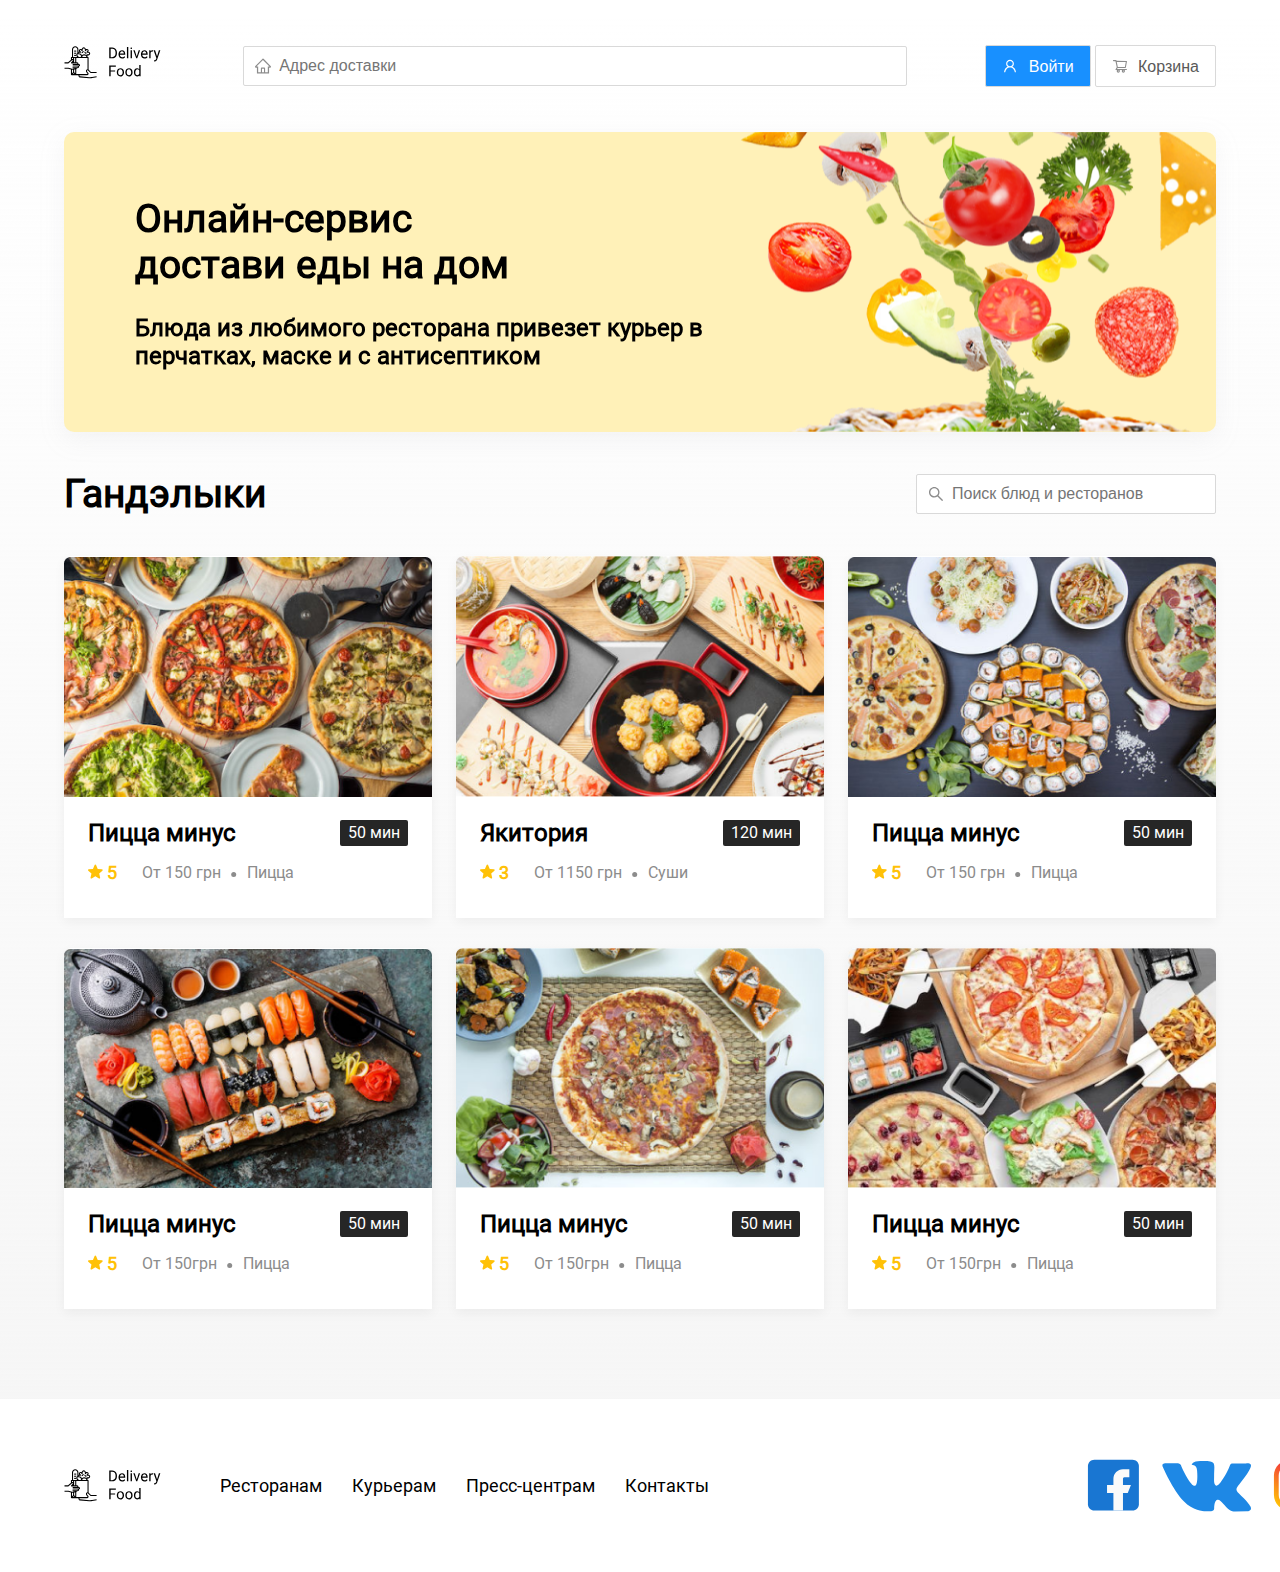
==== index.html @ 3222d1cf "2222" ====
<!doctype html>
<html lang="en">
<head>
    <meta charset="UTF-8">
    <meta name="viewport"
          content="width=device-width, user-scalable=no, initial-scale=1.0, maximum-scale=1.0, minimum-scale=1.0">
    <meta http-equiv="X-UA-Compatible" content="ie=edge">
    <title>Хрючево Сатаны</title>
<!--    <link rel="stylesheet" href="normalize.css">-->
    <link rel="stylesheet" href="style.css">
</head>
<body>
<div class="wrapper">
<header>
       <a href="index.html"><img src="assets/img/logo.svg" alt="Logo" class="logo"></a>
       <input type="search" class="input search-input" placeholder="Адрес доставки">
        <div class="buttons">
            <button class="button button-primary">
                <img src="assets/img/icons/user.svg" alt="user" class="button-icon">
                <span class="button-text">Войти</span>
            </button>
            <button class="button">
                <img src="assets/img/icons/shopping-cart.svg" alt="user" class="button-icon">
                <span class="button-text">Корзина</span>
            </button>
        </div>
</header>
<section class="promo">
    <div class="promo-text">
        <h1 class="text-big">Онлайн-сервис<br> достави еды на дом</h1>
        <p class="text-medium">Блюда из любимого ресторана привезет курьер в перчатках, маске и с антисептиком</p>
    </div>
</section>
<section class="resto-select">
    <div class="resto-select_top">
        <p class="text-big">Гандэлыки</p>
        <input type="search" class="input search-input2" placeholder="Поиск блюд и ресторанов">
    </div>
    <div class="resto-select_bottom">
        <!--        NEXT ONE  CARD         -->
        <div class="resto-card">
            <img src="assets/img/food/pizza1.png" alt="" class="resto_img">
            <div class="card-info">
                <div class="card-info_top">
                    <span class="text-medium">
                        Пицца минус
                    </span>
                    <span class="card_info_time">
                        50 мин
                    </span>
                </div>
                <div class="card-info_bottom">
                    <span class="card_info-star">
                        <img src="assets/img/icons/star.svg" alt="star">
                        <span class="star_yellow">5</span>
                    </span>
                    <span>
                        От 150 грн
                    </span>
                    <span class="card-info-ellipse">
                        <img src="assets/img/icons/ellipse.svg" alt="">
                    </span>
                    <span class="category">
                        Пицца
                    </span>
                </div>
            </div>
        </div>
        <!--        NEXT ONE  CARD         -->
        <a href="restaurant.html" class="resto-card">
            <img src="assets/img/food/jap1.png" alt="" class="resto_img">
            <div class="card-info">
                <div class="card-info_top">
                    <span class="text-medium">
                        Якитория
                    </span>
                    <span class="card_info_time">
                        120 мин
                    </span>
                </div>
                <div class="card-info_bottom">
                    <span class="card_info-star">
                        <img src="assets/img/icons/star.svg" alt="star">
                        <span class="star_yellow">3</span>
                    </span>
                    <span>
                        От 1150 грн
                    </span>
                    <span class="card-info-ellipse">
                        <img src="assets/img/icons/ellipse.svg" alt="">
                    </span>
                    <span class="category">
                        Суши
                    </span>
                </div>
            </div>
        </a>
        <!--        NEXT ONE  CARD         -->
        <div class="resto-card">
            <img src="assets/img/food/all.png" alt="" class="resto_img">
            <div class="card-info">
                <div class="card-info_top">
                    <span class="text-medium">
                        Пицца минус
                    </span>
                    <span class="card_info_time">
                        50 мин
                    </span>
                </div>
                <div class="card-info_bottom">
                    <span class="card_info-star">
                        <img src="assets/img/icons/star.svg" alt="star">
                        <span class="star_yellow">5</span>
                    </span>
                    <span>
                        От 150 грн
                    </span>
                    <span class="card-info-ellipse">
                        <img src="assets/img/icons/ellipse.svg" alt="">
                    </span>
                    <span class="category">
                        Пицца
                    </span>
                </div>
            </div>
        </div>
        <!--        NEXT ONE  CARD         -->
        <div class="resto-card">
            <img src="assets/img/food/jap2.png" alt="" class="resto_img">
            <div class="card-info">
                <div class="card-info_top">
                    <span class="text-medium">
                        Пицца минус
                    </span>
                    <span class="card_info_time">
                        50 мин
                    </span>
                </div>
                <div class="card-info_bottom">
                    <span class="card_info-star">
                        <img src="assets/img/icons/star.svg" alt="star">
                        <span class="star_yellow">5</span>
                    </span>
                    <span>
                        От 150грн
                    </span>
                    <span class="card-info-ellipse">
                        <img src="assets/img/icons/ellipse.svg" alt="">
                    </span>
                    <span class="category">
                        Пицца
                    </span>
                </div>
            </div>
        </div>
        <!--        NEXT ONE  CARD         -->
        <div class="resto-card">
            <img src="assets/img/food/pizza2.png" alt="" class="resto_img">
            <div class="card-info">
                <div class="card-info_top">
                    <span class="text-medium">
                        Пицца минус
                    </span>
                    <span class="card_info_time">
                        50 мин
                    </span>
                </div>
                <div class="card-info_bottom">
                    <span class="card_info-star">
                        <img src="assets/img/icons/star.svg" alt="star">
                        <span class="star_yellow">5</span>
                    </span>
                    <span>
                        От 150грн
                    </span>
                    <span class="card-info-ellipse">
                        <img src="assets/img/icons/ellipse.svg" alt="">
                    </span>
                    <span class="category">
                        Пицца
                    </span>
                </div>
            </div>
        </div>
        <!--        NEXT ONE  CARD         -->
        <div class="resto-card">
            <img src="assets/img/food/pizza3.png" alt="" class="resto_img">
            <div class="card-info">
                <div class="card-info_top">
                    <span class="text-medium">
                        Пицца минус
                    </span>
                    <span class="card_info_time">
                        50 мин
                    </span>
                </div>
                <div class="card-info_bottom">
                    <span class="card_info-star">
                        <img src="assets/img/icons/star.svg" alt="star">
                        <span class="star_yellow">5</span>
                    </span>
                    <span>
                        От 150грн
                    </span>
                    <span class="card-info-ellipse">
                        <img src="assets/img/icons/ellipse.svg" alt="">
                    </span>
                    <span class="category">
                        Пицца
                    </span>
                </div>
            </div>
        </div>

    </div>
</section>
</div>
<footer>
    <div class="wrapper">
        <div class="footer-left">
            <img src="assets/img/logo.svg" alt="Logo" class="logo">
            <ul>
                <li>Ресторанам</li>
                <li>Курьерам</li>
                <li>Пресс-центрам</li>
                <li>Контакты</li>
            </ul>
        </div>
        <div class="footer-right">
            <img src="assets/img/icons/face.svg" alt="">
            <img src="assets/img/icons/vk.svg" alt="">
            <img src="assets/img/icons/insta.svg" alt="">
        </div>
    </div>
</footer>
</body>
</html>
---- style.css ----
@font-face {
  font-family: "Roboto";
  src: url("assets/fonts/Roboto-Regular.ttf");
}
* {
  box-sizing: border-box;
  font-size: 16px;
  line-height: 24px;
}

body {
  margin: 0;
  padding: 0;
  background: linear-gradient(180deg, rgba(245, 245, 245, 0) 1.04%, #F5F5F5 100%);
  font-family: "Roboto", sans-serif;
}

.wrapper {
  max-width: 1440px;
  margin: auto;
}

header {
  display: flex;
  align-items: center;
  justify-content: space-between;
  margin: 44px 0;
}

.text-big {
  font-size: 39px;
  line-height: 46px;
  font-weight: bold;
}

.text-medium {
  font-size: 24px;
  line-height: 28px;
  font-weight: bold;
}

.search-input {
  border: 1px solid #D9D9D9;
  border-radius: 2px;
  height: 40px;
  flex: 0.8;
  background: #FFFFFF url("assets/img/icons/home.svg") no-repeat left 11px center;
  padding-left: 35px;
}

.search-input2 {
  border: 1px solid #D9D9D9;
  border-radius: 2px;
  height: 40px;
  width: 300px;
  background: #FFFFFF url("assets/img/icons/search.svg") no-repeat left 11px center;
  padding-left: 35px;
  margin-left: auto;
}

.button {
  padding: 8px 16px;
  background: #FFFFFF;
  border: 1px solid #D9D9D9;
  box-sizing: border-box;
  box-shadow: 0 0 2px rgba(0, 0, 0, 0.0015);
  border-radius: 2px;
  color: #595959;
  border-radius: 2px;
}

.button-primary {
  background: #1890FF;
  border-radius: 2px;
  color: white;
}

.button-icon {
  margin-right: 6px;
  vertical-align: middle;
}

.button-text {
  vertical-align: middle;
}

.promo {
  margin-top: 41px;
  height: 300px;
  width: 100%;
  filter: drop-shadow(0px 7px 12px rgba(158, 158, 163, 0.1));
  background: #FFF1B8 url("assets/img/pomidor.png") no-repeat right;
  border-radius: 10px;
  display: flex;
  align-items: center;
}

.promo-text {
  margin-left: 71px;
  width: 50%;
}

.resto-select {
  display: flex;
  flex-direction: column;
  margin-bottom: 90px;
}
.resto-select .resto-select_top {
  display: flex;
  align-items: center;
}
.resto-select .resto-select_top .card-info_bottom {
  padding-left: 30px;
  color: #8C8C8C;
}
.resto-select .resto-select_top .card-info_bottom .card_info-star {
  margin-right: 26px;
}
.resto-select .resto-select_top .card-info_bottom .card-info-ellipse {
  margin: 0 10px;
}
.resto-select .resto-select_bottom {
  display: grid;
  grid-template-columns: 1fr 1fr 1fr;
  grid-template-rows: 1fr 1fr;
  gap: 30px 24px;
  grid-template-areas: ". . ." ". . .";
}
.resto-select .resto-select_bottom .resto_img {
  width: 100%;
}
.resto-select .resto-select_bottom .resto-card {
  border-radius: 7px 7px 0 0;
  background: #FFFFFF;
  box-shadow: 0 4px 12px rgba(0, 0, 0, 0.05);
  text-decoration: none;
  color: black;
}
.resto-select .resto-select_bottom .resto-card .card-info {
  padding: 15px 24px 29px;
}
.resto-select .resto-select_bottom .resto-card .card-info button {
  background-color: #1890FF;
  color: white;
  margin-right: 32px;
}
.resto-select .resto-select_bottom .resto-card .card-info .card-info_top {
  display: flex;
  justify-content: space-between;
  align-items: center;
}
.resto-select .resto-select_bottom .resto-card .card-info .card-info_top .card_info_time {
  background: #262626;
  border-radius: 2px;
  color: white;
  padding: 1px 8px;
}
.resto-select .resto-select_bottom .resto-card .card-info .card-info_bottom {
  display: flex;
  align-items: center;
  margin-top: 10px;
  color: #8C8C8C;
}
.resto-select .resto-select_bottom .resto-card .card-info .card-info_bottom .card_info-star {
  margin-right: 25px;
}
.resto-select .resto-select_bottom .resto-card .card-info .card-info_bottom .card-info-ellipse {
  margin: 0 10px;
}
.resto-select .resto-select_bottom .resto-card .card-info .card-info_bottom .category {
  text-overflow: ellipsis;
}
.resto-select .resto-select_bottom .resto-card .card-info .restaurant-card {
  flex-direction: column;
  align-items: start;
}
.resto-select .resto-select_bottom .resto-card .card-info .restaurant-card span:last-child {
  color: #8C8C8C;
  margin: 10px 0;
  width: 50%;
}
.resto-select .resto-select_bottom .star_yellow {
  color: #FFC107;
  font-weight: bold;
  font-size: 18px;
  line-height: 32px;
}
.resto-select .resto-select_bottom .card-price {
  color: black;
  font-weight: bold;
}

.modal {
  position: fixed;
  display: flex;
  left: 0;
  top: 0;
  width: 100%;
  height: 100%;
  background: rgba(0, 0, 0, 0.4);
}
.modal .modal-dialog {
  max-width: 780px;
  width: 90%;
  height: 550px;
  background-color: white;
  border-radius: 5px;
  margin: auto;
  padding: 40px 45px;
}
.modal .modal-top {
  display: flex;
  justify-content: space-between;
}
.modal .modal-top .close-button {
  transform: translateX(20px);
}
.modal .list-item {
  display: flex;
  justify-content: space-between;
  font-size: 18px;
  margin-bottom: 15px;
  padding-bottom: 8px;
  border-bottom: #8C8C8C 2px solid;
}
.modal .list-item .item-price-wrapper {
  display: flex;
}
.modal .list-item .item-price-wrapper .item-price {
  margin-right: 45px;
  font-weight: bold;
  font-size: 20px;
}
.modal .list-item .item-price-wrapper .quantity .number {
  padding: 0 13px;
}
.modal .list-item .item-price-wrapper .amount {
  padding: 5px 16px;
  border: 1px solid #40A9FF;
  border-radius: 2px;
}
.modal .modal-bottom {
  margin-top: 50px;
  display: flex;
  justify-content: space-between;
}
.modal .modal-bottom .total-price {
  padding: 10px 20px;
  background-color: black;
  color: #FAFAFA;
  font-weight: bold;
  font-size: 20px;
}

footer {
  background-color: white;
}
footer .wrapper {
  display: flex;
  justify-content: space-between;
  padding: 60px 0;
}
footer .wrapper .footer-left {
  display: flex;
  align-items: center;
}
footer .wrapper .footer-left ul {
  list-style: none;
  display: flex;
}
footer .wrapper .footer-left ul li {
  margin: 0 15px;
  font-size: 18px;
  line-height: 21px;
}
footer .wrapper .footer-right {
  display: flex;
}
footer .wrapper .footer-right img:not(:last-child) {
  margin-right: 21px;
}

@media (max-width: 1440px) {
  .wrapper {
    max-width: 90%;
  }
}
@media (max-width: 768px) {
  .promo {
    background-position: 215px;
  }

  .resto-select .resto-select_bottom {
    display: grid;
    grid-template-columns: 1fr 1fr;
    grid-template-rows: 1fr 1fr;
    gap: 30px 24px;
    grid-template-areas: ". . " ". . ";
  }

  footer .wrapper .footer-left ul {
    flex-wrap: wrap;
  }
  footer .wrapper .footer-left ul li {
    margin: 5px 15px;
  }
}
@media (max-width: 578px) {
  header {
    flex-wrap: wrap;
  }

  .search-input {
    order: 5;
    margin-top: 15px;
    flex: 1;
  }

  .promo-text {
    width: 100%;
  }

  footer .wrapper .footer-left ul {
    flex-direction: column;
  }
}
@media (max-width: 425px) {
  .button-text {
    display: none;
  }

  .text-big {
    font-size: 28px;
  }

  .promo .promo-text {
    margin-left: 15px;
  }

  .resto-select .resto-select_top {
    flex-direction: column;
  }
  .resto-select .resto-select_top .search-input2 {
    margin-bottom: 29px;
  }

  .resto-select .resto-select_bottom {
    display: grid;
    grid-template-columns: 1fr;
    grid-template-rows: 1fr 1fr;
    gap: 30px 24px;
    grid-template-areas: ". " ". ";
  }

  footer .wrapper .footer-left ul {
    padding: 0 10px;
  }
}
@media (max-width: 375px) {
  footer .wrapper {
    flex-direction: column;
  }
  footer .wrapper .footer-left {
    flex-direction: column;
    text-align: center;
  }
  footer .wrapper .footer-right {
    justify-content: center;
  }
}

/*# sourceMappingURL=style.css.map */
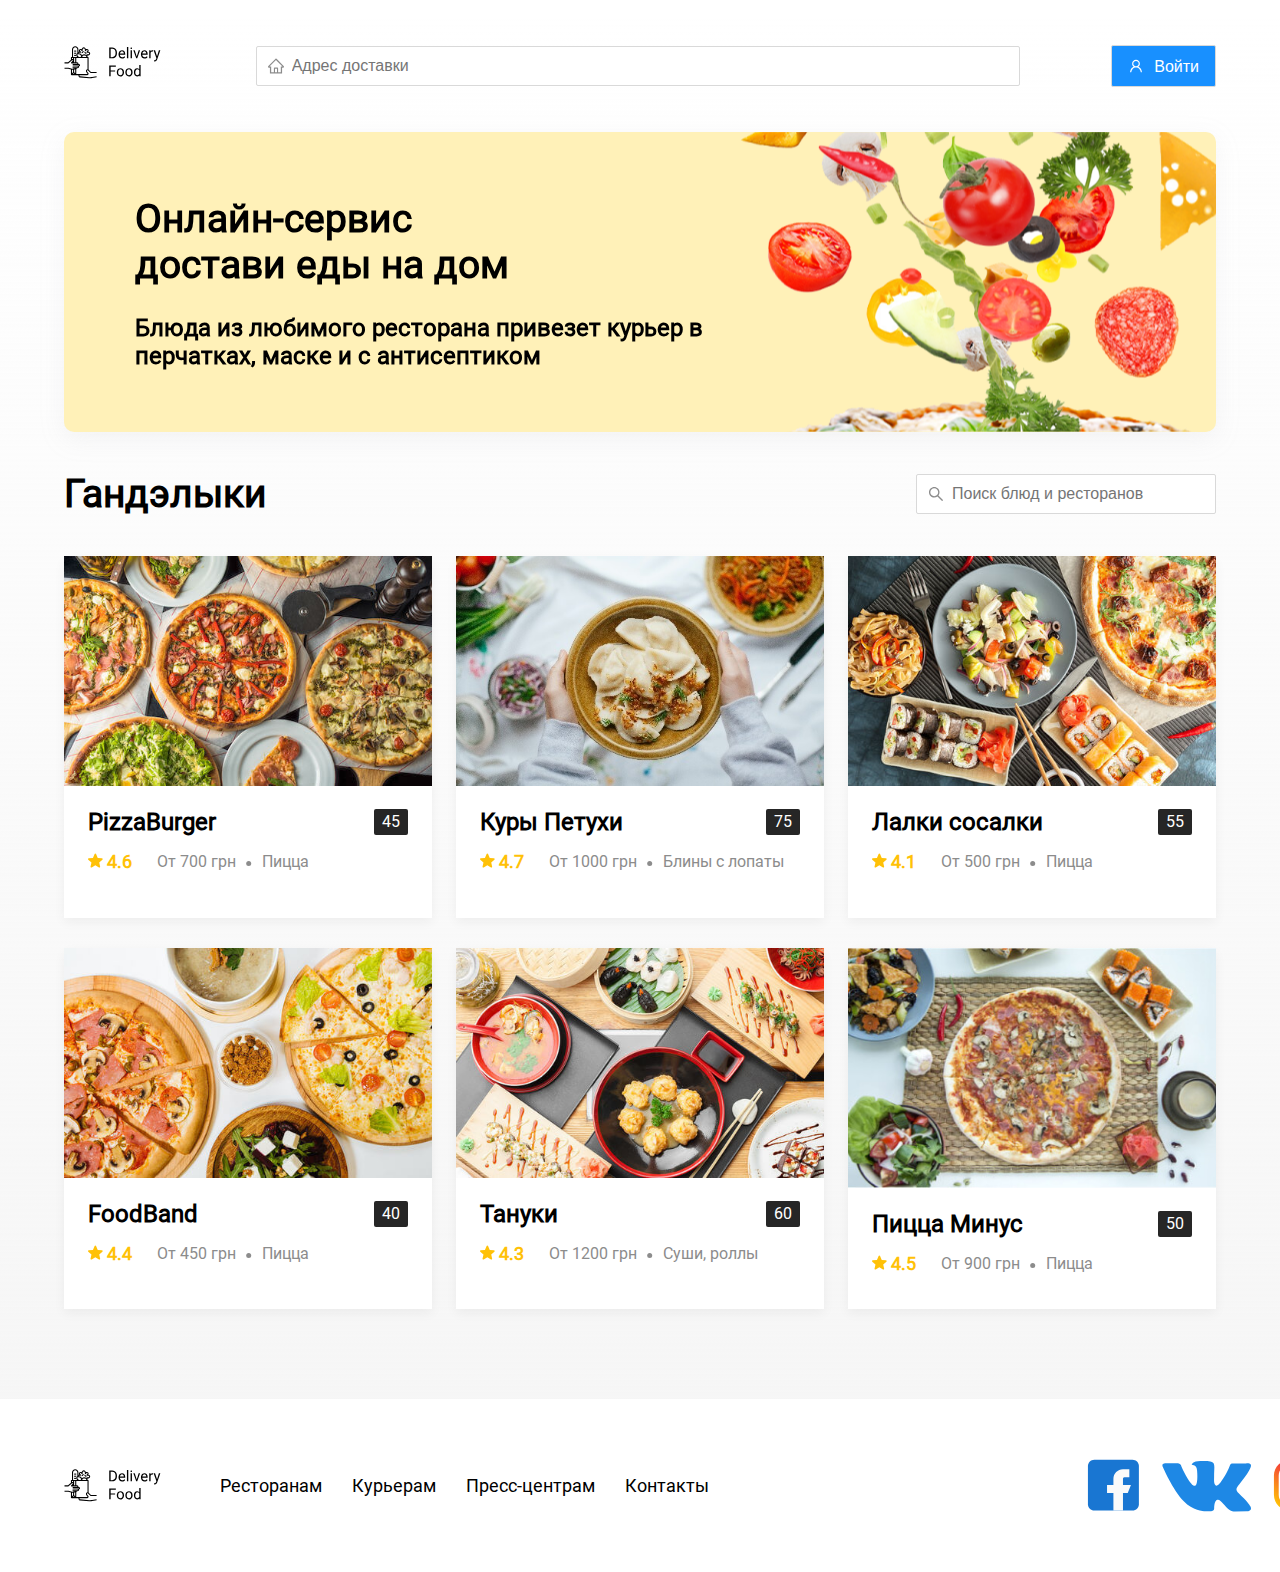
==== commit 2bff58a4: "spa kek" ====
--- a/index.html
+++ b/index.html
@@ -11,21 +11,26 @@
 </head>
 <body>
 <div class="wrapper">
-<header>
-       <a href="index.html"><img src="assets/img/logo.svg" alt="Logo" class="logo"></a>
-       <input type="search" class="input search-input" placeholder="Адрес доставки">
+    <header>
+        <a href="index.html"><img src="assets/img/logo.svg" alt="Logo" class="logo"></a>
+        <input type="search" class="input search-input" placeholder="Адрес доставки">
         <div class="buttons">
-            <button class="button button-primary">
+            <span class="user-name"></span>
+            <button class="button button-primary auth-button">
                 <img src="assets/img/icons/user.svg" alt="user" class="button-icon">
                 <span class="button-text">Войти</span>
             </button>
-            <button class="button">
+            <button class="button" id="cart-button">
                 <img src="assets/img/icons/shopping-cart.svg" alt="user" class="button-icon">
                 <span class="button-text">Корзина</span>
             </button>
-        </div>
-</header>
-<section class="promo">
+            <button class="button button-primary button-out">
+                <span class="button-text">Выйти</span>
+                <span class="button-out-svg"></span>
+            </button>
+        </div>
+    </header>
+<section class="promo container-promo">
     <div class="promo-text">
         <h1 class="text-big">Онлайн-сервис<br> достави еды на дом</h1>
         <p class="text-medium">Блюда из любимого ресторана привезет курьер в перчатках, маске и с антисептиком</p>
@@ -38,182 +43,430 @@
     </div>
     <div class="resto-select_bottom">
         <!--        NEXT ONE  CARD         -->
-        <div class="resto-card">
-            <img src="assets/img/food/pizza1.png" alt="" class="resto_img">
+<!--        <div class="resto-card">-->
+<!--            <img src="assets/img/food/pizza1.png" alt="" class="resto_img">-->
+<!--            <div class="card-info">-->
+<!--                <div class="card-info_top">-->
+<!--                    <span class="text-medium">-->
+<!--                        Пицца минус-->
+<!--                    </span>-->
+<!--                    <span class="card_info_time">-->
+<!--                        50 мин-->
+<!--                    </span>-->
+<!--                </div>-->
+<!--                <div class="card-info_bottom">-->
+<!--                    <span class="card_info-star">-->
+<!--                        <img src="assets/img/icons/star.svg" alt="star">-->
+<!--                        <span class="star_yellow">5</span>-->
+<!--                    </span>-->
+<!--                    <span>-->
+<!--                        От 150 грн-->
+<!--                    </span>-->
+<!--                    <span class="card-info-ellipse">-->
+<!--                        <img src="assets/img/icons/ellipse.svg" alt="">-->
+<!--                    </span>-->
+<!--                    <span class="category">-->
+<!--                        Пицца-->
+<!--                    </span>-->
+<!--                </div>-->
+<!--            </div>-->
+<!--        </div>-->
+<!--        &lt;!&ndash;        NEXT ONE  CARD         &ndash;&gt;-->
+<!--        <a href="restaurant.html" class="resto-card">-->
+<!--            <img src="assets/img/food/jap1.png" alt="" class="resto_img">-->
+<!--            <div class="card-info">-->
+<!--                <div class="card-info_top">-->
+<!--                    <span class="text-medium">-->
+<!--                        Якитория-->
+<!--                    </span>-->
+<!--                    <span class="card_info_time">-->
+<!--                        120 мин-->
+<!--                    </span>-->
+<!--                </div>-->
+<!--                <div class="card-info_bottom">-->
+<!--                    <span class="card_info-star">-->
+<!--                        <img src="assets/img/icons/star.svg" alt="star">-->
+<!--                        <span class="star_yellow">3</span>-->
+<!--                    </span>-->
+<!--                    <span>-->
+<!--                        От 1150 грн-->
+<!--                    </span>-->
+<!--                    <span class="card-info-ellipse">-->
+<!--                        <img src="assets/img/icons/ellipse.svg" alt="">-->
+<!--                    </span>-->
+<!--                    <span class="category">-->
+<!--                        Суши-->
+<!--                    </span>-->
+<!--                </div>-->
+<!--            </div>-->
+<!--        </a>-->
+<!--        &lt;!&ndash;        NEXT ONE  CARD         &ndash;&gt;-->
+<!--        <div class="resto-card">-->
+<!--            <img src="assets/img/food/all.png" alt="" class="resto_img">-->
+<!--            <div class="card-info">-->
+<!--                <div class="card-info_top">-->
+<!--                    <span class="text-medium">-->
+<!--                        Пицца минус-->
+<!--                    </span>-->
+<!--                    <span class="card_info_time">-->
+<!--                        50 мин-->
+<!--                    </span>-->
+<!--                </div>-->
+<!--                <div class="card-info_bottom">-->
+<!--                    <span class="card_info-star">-->
+<!--                        <img src="assets/img/icons/star.svg" alt="star">-->
+<!--                        <span class="star_yellow">5</span>-->
+<!--                    </span>-->
+<!--                    <span>-->
+<!--                        От 150 грн-->
+<!--                    </span>-->
+<!--                    <span class="card-info-ellipse">-->
+<!--                        <img src="assets/img/icons/ellipse.svg" alt="">-->
+<!--                    </span>-->
+<!--                    <span class="category">-->
+<!--                        Пицца-->
+<!--                    </span>-->
+<!--                </div>-->
+<!--            </div>-->
+<!--        </div>-->
+<!--        &lt;!&ndash;        NEXT ONE  CARD         &ndash;&gt;-->
+<!--        <div class="resto-card">-->
+<!--            <img src="assets/img/food/jap2.png" alt="" class="resto_img">-->
+<!--            <div class="card-info">-->
+<!--                <div class="card-info_top">-->
+<!--                    <span class="text-medium">-->
+<!--                        Пицца минус-->
+<!--                    </span>-->
+<!--                    <span class="card_info_time">-->
+<!--                        50 мин-->
+<!--                    </span>-->
+<!--                </div>-->
+<!--                <div class="card-info_bottom">-->
+<!--                    <span class="card_info-star">-->
+<!--                        <img src="assets/img/icons/star.svg" alt="star">-->
+<!--                        <span class="star_yellow">5</span>-->
+<!--                    </span>-->
+<!--                    <span>-->
+<!--                        От 150грн-->
+<!--                    </span>-->
+<!--                    <span class="card-info-ellipse">-->
+<!--                        <img src="assets/img/icons/ellipse.svg" alt="">-->
+<!--                    </span>-->
+<!--                    <span class="category">-->
+<!--                        Пицца-->
+<!--                    </span>-->
+<!--                </div>-->
+<!--            </div>-->
+<!--        </div>-->
+<!--        &lt;!&ndash;        NEXT ONE  CARD         &ndash;&gt;-->
+<!--        <div class="resto-card">-->
+<!--            <img src="assets/img/food/pizza2.png" alt="" class="resto_img">-->
+<!--            <div class="card-info">-->
+<!--                <div class="card-info_top">-->
+<!--                    <span class="text-medium">-->
+<!--                        Пицца минус-->
+<!--                    </span>-->
+<!--                    <span class="card_info_time">-->
+<!--                        50 мин-->
+<!--                    </span>-->
+<!--                </div>-->
+<!--                <div class="card-info_bottom">-->
+<!--                    <span class="card_info-star">-->
+<!--                        <img src="assets/img/icons/star.svg" alt="star">-->
+<!--                        <span class="star_yellow">5</span>-->
+<!--                    </span>-->
+<!--                    <span>-->
+<!--                        От 150грн-->
+<!--                    </span>-->
+<!--                    <span class="card-info-ellipse">-->
+<!--                        <img src="assets/img/icons/ellipse.svg" alt="">-->
+<!--                    </span>-->
+<!--                    <span class="category">-->
+<!--                        Пицца-->
+<!--                    </span>-->
+<!--                </div>-->
+<!--            </div>-->
+<!--        </div>-->
+<!--        &lt;!&ndash;        NEXT ONE  CARD         &ndash;&gt;-->
+<!--        <div class="resto-card">-->
+<!--            <img src="assets/img/food/pizza3.png" alt="" class="resto_img">-->
+<!--            <div class="card-info">-->
+<!--                <div class="card-info_top">-->
+<!--                    <span class="text-medium">-->
+<!--                        Пицца минус-->
+<!--                    </span>-->
+<!--                    <span class="card_info_time">-->
+<!--                        50 мин-->
+<!--                    </span>-->
+<!--                </div>-->
+<!--                <div class="card-info_bottom">-->
+<!--                    <span class="card_info-star">-->
+<!--                        <img src="assets/img/icons/star.svg" alt="star">-->
+<!--                        <span class="star_yellow">5</span>-->
+<!--                    </span>-->
+<!--                    <span>-->
+<!--                        От 150грн-->
+<!--                    </span>-->
+<!--                    <span class="card-info-ellipse">-->
+<!--                        <img src="assets/img/icons/ellipse.svg" alt="">-->
+<!--                    </span>-->
+<!--                    <span class="category">-->
+<!--                        Пицца-->
+<!--                    </span>-->
+<!--                </div>-->
+<!--            </div>-->
+<!--        </div>-->
+
+    </div>
+</section>
+
+    <section class="menu hide">
+        <div class="section-heading">
+            <h2 class="section-title restaurant-title">Пицца Плюс</h2>
             <div class="card-info">
-                <div class="card-info_top">
-                    <span class="text-medium">
-                        Пицца минус
+                <div class="rating">
+                    4.5
+                </div>
+                <div class="price">От 900 ₽</div>
+                <div class="category">Пицца</div>
+            </div>
+            <!-- /.card-info -->
+        </div>
+        <div class="cards cards-menu">
+<!--            <div class="card">-->
+<!--                <img src="img/pizza-plus/pizza-vesuvius.jpg" alt="image" class="card-image">-->
+<!--                <div class="card-text">-->
+<!--                    <div class="card-heading">-->
+<!--                        <h3 class="card-title card-title-reg">Пицца Везувий</h3>-->
+<!--                    </div>-->
+<!--                    &lt;!&ndash; /.card-heading &ndash;&gt;-->
+<!--                    <div class="card-info">-->
+<!--                        <div class="ingredients">Соус томатный, сыр «Моцарелла», ветчина, пепперони, перец-->
+<!--                            «Халапенье», соус «Тобаско», томаты.-->
+<!--                        </div>-->
+<!--                    </div>-->
+<!--                    &lt;!&ndash; /.card-info &ndash;&gt;-->
+<!--                    <div class="card-buttons">-->
+<!--                        <button class="button button-primary button-add-cart">-->
+<!--                            <span class="button-card-text">В корзину</span>-->
+<!--                            <span class="button-cart-svg"></span>-->
+<!--                        </button>-->
+<!--                        <strong class="card-price-bold">545 ₽</strong>-->
+<!--                    </div>-->
+<!--                </div>-->
+<!--                &lt;!&ndash; /.card-text &ndash;&gt;-->
+<!--            </div>-->
+<!--            &lt;!&ndash; /.card &ndash;&gt;-->
+
+<!--            <div class="card">-->
+<!--                <img src="img/pizza-plus/pizza-girls.jpg" alt="image" class="card-image">-->
+<!--                <div class="card-text">-->
+<!--                    <div class="card-heading">-->
+<!--                        <h3 class="card-title card-title-reg">Пицца Девичник</h3>-->
+<!--                    </div>-->
+<!--                    &lt;!&ndash; /.card-heading &ndash;&gt;-->
+<!--                    <div class="card-info">-->
+<!--                        <div class="ingredients">Соус томатный, постное тесто, нежирный сыр, кукуруза, лук, маслины,-->
+<!--                            грибы, помидоры, болгарский перец.-->
+<!--                        </div>-->
+<!--                    </div>-->
+<!--                    &lt;!&ndash; /.card-info &ndash;&gt;-->
+<!--                    <div class="card-buttons">-->
+<!--                        <button class="button button-primary button-add-cart">-->
+<!--                            <span class="button-card-text">В корзину</span>-->
+<!--                            <span class="button-cart-svg"></span>-->
+<!--                        </button>-->
+<!--                        <strong class="card-price-bold">450 ₽</strong>-->
+<!--                    </div>-->
+<!--                </div>-->
+<!--                &lt;!&ndash; /.card-text &ndash;&gt;-->
+<!--            </div>-->
+<!--            &lt;!&ndash; /.card &ndash;&gt;-->
+
+<!--            <div class="card">-->
+<!--                <img src="img/pizza-plus/pizza-oleole.jpg" alt="image" class="card-image">-->
+<!--                <div class="card-text">-->
+<!--                    <div class="card-heading">-->
+<!--                        <h3 class="card-title card-title-reg">Пицца Оле-Оле</h3>-->
+<!--                    </div>-->
+<!--                    &lt;!&ndash; /.card-heading &ndash;&gt;-->
+<!--                    <div class="card-info">-->
+<!--                        <div class="ingredients">Соус томатный, сыр «Моцарелла», черри, маслины, зелень, майонез-->
+<!--                        </div>-->
+<!--                    </div>-->
+<!--                    &lt;!&ndash; /.card-info &ndash;&gt;-->
+<!--                    <div class="card-buttons">-->
+<!--                        <button class="button button-primary button-add-cart">-->
+<!--                            <span class="button-card-text">В корзину</span>-->
+<!--                            <span class="button-cart-svg"></span>-->
+<!--                        </button>-->
+<!--                        <strong class="card-price-bold">440 ₽</strong>-->
+<!--                    </div>-->
+<!--                </div>-->
+<!--                &lt;!&ndash; /.card-text &ndash;&gt;-->
+<!--            </div>-->
+<!--            &lt;!&ndash; /.card &ndash;&gt;-->
+
+<!--            <div class="card">-->
+<!--                <img src="img/pizza-plus/pizza-plus.jpg" alt="image" class="card-image">-->
+<!--                <div class="card-text">-->
+<!--                    <div class="card-heading">-->
+<!--                        <h3 class="card-title card-title-reg">Пицца Плюс</h3>-->
+<!--                    </div>-->
+<!--                    &lt;!&ndash; /.card-heading &ndash;&gt;-->
+<!--                    <div class="card-info">-->
+<!--                        <div class="ingredients">Соус томатный, сыр «Моцарелла», сыр «Чеддер», томаты, пепперони,-->
+<!--                            телятина, грибы, бекон, болгарский перец.-->
+<!--                        </div>-->
+<!--                    </div>-->
+<!--                    &lt;!&ndash; /.card-info &ndash;&gt;-->
+<!--                    <div class="card-buttons">-->
+<!--                        <button class="button button-primary button-add-cart">-->
+<!--                            <span class="button-card-text">В корзину</span>-->
+<!--                            <span class="button-cart-svg"></span>-->
+<!--                        </button>-->
+<!--                        <strong class="card-price-bold">805 ₽</strong>-->
+<!--                    </div>-->
+<!--                </div>-->
+<!--                &lt;!&ndash; /.card-text &ndash;&gt;-->
+<!--            </div>-->
+<!--            &lt;!&ndash; /.card &ndash;&gt;-->
+
+<!--            <div class="card">-->
+<!--                <img src="img/pizza-plus/pizza-hawaiian.jpg" alt="image" class="card-image">-->
+<!--                <div class="card-text">-->
+<!--                    <div class="card-heading">-->
+<!--                        <h3 class="card-title card-title-reg">Пицца Гавайская</h3>-->
+<!--                    </div>-->
+<!--                    &lt;!&ndash; /.card-heading &ndash;&gt;-->
+<!--                    <div class="card-info">-->
+<!--                        <div class="ingredients">Соус томатный, сыр «Моцарелла», ветчина, ананасы</div>-->
+<!--                    </div>-->
+<!--                    &lt;!&ndash; /.card-info &ndash;&gt;-->
+<!--                    <div class="card-buttons">-->
+<!--                        <button class="button button-primary button-add-cart">-->
+<!--                            <span class="button-card-text">В корзину</span>-->
+<!--                            <span class="button-cart-svg"></span>-->
+<!--                        </button>-->
+<!--                        <strong class="card-price-bold">440 ₽</strong>-->
+<!--                    </div>-->
+<!--                </div>-->
+<!--                &lt;!&ndash; /.card-text &ndash;&gt;-->
+<!--            </div>-->
+<!--            &lt;!&ndash; /.card &ndash;&gt;-->
+
+<!--            <div class="card">-->
+<!--                <img src="img/pizza-plus/pizza-classic.jpg" alt="image" class="card-image">-->
+<!--                <div class="card-text">-->
+<!--                    <div class="card-heading">-->
+<!--                        <h3 class="card-title card-title-reg">Пицца Классика</h3>-->
+<!--                    </div>-->
+<!--                    &lt;!&ndash; /.card-heading &ndash;&gt;-->
+<!--                    <div class="card-info">-->
+<!--                        <div class="ingredients">Соус томатный, сыр «Моцарелла», сыр «Пармезан», ветчина, салями,-->
+<!--                            грибы.-->
+<!--                        </div>-->
+<!--                    </div>-->
+<!--                    &lt;!&ndash; /.card-info &ndash;&gt;-->
+<!--                    <div class="card-buttons">-->
+<!--                        <button class="button button-primary button-add-cart">-->
+<!--                            <span class="button-card-text">В корзину</span>-->
+<!--                            <span class="button-cart-svg"></span>-->
+<!--                        </button>-->
+<!--                        <strong class="card-price-bold">510 ₽</strong>-->
+<!--                    </div>-->
+<!--                </div>-->
+<!--                &lt;!&ndash; /.card-text &ndash;&gt;-->
+<!--            </div>-->
+<!--            &lt;!&ndash; /.card &ndash;&gt;-->
+        </div>
+        <!-- /.cards -->
+    </section>
+
+
+    <!--    MODAL-->
+
+    <div class="modal">
+        <div class="modal-dialog">
+            <div class="modal-top">
+                <p class="text-big">Корзина</p>
+                <p class="close-button text-big">X</p>
+            </div>
+            <div class="modal-list">
+                <div class="list-item">
+                <span>
+                    Ролл угорь стандарт
+                </span>
+                    <div class="item-price-wrapper">
+                    <span class="item-price">
+                        250 uah
                     </span>
-                    <span class="card_info_time">
-                        50 мин
+                        <div class="quantity">
+                            <span class="amount">-</span>
+                            <span class="number">1</span>
+                            <span class="amount">+</span>
+                        </div>
+                    </div>
+                </div>
+                <div class="list-item">
+                <span>
+                    Ролл угорь стандарт
+                </span>
+                    <div class="item-price-wrapper">
+                    <span class="item-price">
+                        250 uah
                     </span>
-                </div>
-                <div class="card-info_bottom">
-                    <span class="card_info-star">
-                        <img src="assets/img/icons/star.svg" alt="star">
-                        <span class="star_yellow">5</span>
-                    </span>
-                    <span>
-                        От 150 грн
-                    </span>
-                    <span class="card-info-ellipse">
-                        <img src="assets/img/icons/ellipse.svg" alt="">
-                    </span>
-                    <span class="category">
-                        Пицца
-                    </span>
+                        <div class="quantity">
+                            <span class="amount">-</span>
+                            <span class="number">1</span>
+                            <span class="amount">+</span>
+                        </div>
+                    </div>
                 </div>
             </div>
-        </div>
-        <!--        NEXT ONE  CARD         -->
-        <a href="restaurant.html" class="resto-card">
-            <img src="assets/img/food/jap1.png" alt="" class="resto_img">
-            <div class="card-info">
-                <div class="card-info_top">
-                    <span class="text-medium">
-                        Якитория
-                    </span>
-                    <span class="card_info_time">
-                        120 мин
-                    </span>
-                </div>
-                <div class="card-info_bottom">
-                    <span class="card_info-star">
-                        <img src="assets/img/icons/star.svg" alt="star">
-                        <span class="star_yellow">3</span>
-                    </span>
-                    <span>
-                        От 1150 грн
-                    </span>
-                    <span class="card-info-ellipse">
-                        <img src="assets/img/icons/ellipse.svg" alt="">
-                    </span>
-                    <span class="category">
-                        Суши
-                    </span>
+            <div class="modal-bottom">
+            <span class="total-price">
+                666 uah
+            </span>
+                <div class="confirm_wrapper">
+                    <button class="button button-primary">
+                        <span class="button-text">Оформить заказа</span>
+                    </button>
+                    <button class="button">
+                        <span class="button-text">Отмена</span>
+                    </button>
                 </div>
             </div>
-        </a>
-        <!--        NEXT ONE  CARD         -->
-        <div class="resto-card">
-            <img src="assets/img/food/all.png" alt="" class="resto_img">
-            <div class="card-info">
-                <div class="card-info_top">
-                    <span class="text-medium">
-                        Пицца минус
-                    </span>
-                    <span class="card_info_time">
-                        50 мин
-                    </span>
+        </div>
+    </div>
+
+<!--    AUTH-->
+    <div class="modal-auth">
+        <div class="modal-dialog modal-dialog-auth">
+            <button class="close-auth">×</button>
+            <form id="logInForm">
+                <fieldset class="modal-body">
+                    <legend class="modal-title">Авторизация</legend>
+                    <label class="label-auth">
+                        <span>Логин</span>
+                        <input id="login" type="text">
+                    </label>
+                    <label class="label-auth">
+                        <span>Пароль</span>
+                        <input id="password" type="password">
+                    </label>
+                </fieldset>
+                <!-- /.modal-body -->
+                <div class="modal-footer">
+                    <div class="footer-buttons">
+                        <button class="button button-primary button-login" type="submit">Войти</button>
+                    </div>
                 </div>
-                <div class="card-info_bottom">
-                    <span class="card_info-star">
-                        <img src="assets/img/icons/star.svg" alt="star">
-                        <span class="star_yellow">5</span>
-                    </span>
-                    <span>
-                        От 150 грн
-                    </span>
-                    <span class="card-info-ellipse">
-                        <img src="assets/img/icons/ellipse.svg" alt="">
-                    </span>
-                    <span class="category">
-                        Пицца
-                    </span>
-                </div>
-            </div>
-        </div>
-        <!--        NEXT ONE  CARD         -->
-        <div class="resto-card">
-            <img src="assets/img/food/jap2.png" alt="" class="resto_img">
-            <div class="card-info">
-                <div class="card-info_top">
-                    <span class="text-medium">
-                        Пицца минус
-                    </span>
-                    <span class="card_info_time">
-                        50 мин
-                    </span>
-                </div>
-                <div class="card-info_bottom">
-                    <span class="card_info-star">
-                        <img src="assets/img/icons/star.svg" alt="star">
-                        <span class="star_yellow">5</span>
-                    </span>
-                    <span>
-                        От 150грн
-                    </span>
-                    <span class="card-info-ellipse">
-                        <img src="assets/img/icons/ellipse.svg" alt="">
-                    </span>
-                    <span class="category">
-                        Пицца
-                    </span>
-                </div>
-            </div>
-        </div>
-        <!--        NEXT ONE  CARD         -->
-        <div class="resto-card">
-            <img src="assets/img/food/pizza2.png" alt="" class="resto_img">
-            <div class="card-info">
-                <div class="card-info_top">
-                    <span class="text-medium">
-                        Пицца минус
-                    </span>
-                    <span class="card_info_time">
-                        50 мин
-                    </span>
-                </div>
-                <div class="card-info_bottom">
-                    <span class="card_info-star">
-                        <img src="assets/img/icons/star.svg" alt="star">
-                        <span class="star_yellow">5</span>
-                    </span>
-                    <span>
-                        От 150грн
-                    </span>
-                    <span class="card-info-ellipse">
-                        <img src="assets/img/icons/ellipse.svg" alt="">
-                    </span>
-                    <span class="category">
-                        Пицца
-                    </span>
-                </div>
-            </div>
-        </div>
-        <!--        NEXT ONE  CARD         -->
-        <div class="resto-card">
-            <img src="assets/img/food/pizza3.png" alt="" class="resto_img">
-            <div class="card-info">
-                <div class="card-info_top">
-                    <span class="text-medium">
-                        Пицца минус
-                    </span>
-                    <span class="card_info_time">
-                        50 мин
-                    </span>
-                </div>
-                <div class="card-info_bottom">
-                    <span class="card_info-star">
-                        <img src="assets/img/icons/star.svg" alt="star">
-                        <span class="star_yellow">5</span>
-                    </span>
-                    <span>
-                        От 150грн
-                    </span>
-                    <span class="card-info-ellipse">
-                        <img src="assets/img/icons/ellipse.svg" alt="">
-                    </span>
-                    <span class="category">
-                        Пицца
-                    </span>
-                </div>
-            </div>
-        </div>
-
-    </div>
-</section>
+            </form>
+            <!-- /.modal-footer -->
+        </div>
+        <!-- /.modal-dialog -->
+    </div>
 </div>
 <footer>
     <div class="wrapper">
@@ -233,5 +486,8 @@
         </div>
     </div>
 </footer>
+<script src="main.js">
+
+</script>
 </body>
 </html>--- a/style.css
+++ b/style.css
@@ -6,6 +6,11 @@
   box-sizing: border-box;
   font-size: 16px;
   line-height: 24px;
+}
+
+a {
+  text-decoration: none;
+  color: inherit;
 }
 
 body {
@@ -56,6 +61,11 @@
   background: #FFFFFF url("assets/img/icons/search.svg") no-repeat left 11px center;
   padding-left: 35px;
   margin-left: auto;
+}
+
+.buttons {
+  display: flex;
+  align-items: center;
 }
 
 .button {
@@ -82,6 +92,16 @@
 
 .button-text {
   vertical-align: middle;
+}
+
+.button-out {
+  display: none;
+  margin: 0 5px;
+}
+
+#cart-button {
+  display: none;
+  margin: 0 5px;
 }
 
 .promo {
@@ -192,7 +212,7 @@
 
 .modal {
   position: fixed;
-  display: flex;
+  display: none;
   left: 0;
   top: 0;
   width: 100%;
@@ -213,7 +233,7 @@
   justify-content: space-between;
 }
 .modal .modal-top .close-button {
-  transform: translateX(20px);
+  cursor: pointer;
 }
 .modal .list-item {
   display: flex;
@@ -250,6 +270,204 @@
   color: #FAFAFA;
   font-weight: bold;
   font-size: 20px;
+}
+
+.modal-auth {
+  position: fixed;
+  left: 0;
+  top: 0;
+  width: 100%;
+  height: 100%;
+  background: rgba(0, 0, 0, 0.4);
+  display: none;
+  z-index: 999;
+}
+.modal-auth .modal-dialog {
+  max-width: 780px;
+  width: 95%;
+  background: #ffffff;
+  border-radius: 5px;
+  margin: auto;
+  padding: 40px 45px;
+}
+.modal-auth .modal-dialog-auth {
+  width: auto;
+  position: relative;
+}
+.modal-auth .label-auth {
+  display: block;
+  margin: 30px;
+}
+.modal-auth .label-auth span {
+  width: 80px;
+  display: inline-block;
+}
+.modal-auth .modal-header {
+  display: flex;
+  align-items: center;
+  justify-content: space-between;
+  margin-bottom: 45px;
+}
+.modal-auth .modal-title {
+  margin: 0;
+  font-weight: bold;
+  font-size: 36px;
+  line-height: 42px;
+}
+.modal-auth .close {
+  font-size: 36px;
+  border: none;
+  background-color: transparent;
+}
+.modal-auth .close-auth {
+  font-size: 36px;
+  border: none;
+  background-color: transparent;
+  position: absolute;
+  top: 10px;
+  right: 20px;
+}
+.modal-auth .modal-body {
+  margin-bottom: 22px;
+}
+
+.is-open {
+  display: flex;
+}
+
+.menu .section-title {
+  font-style: normal;
+  font-weight: bold;
+  font-size: 36px;
+  line-height: 42px;
+  margin: 0 30px 0 0;
+  color: #000000;
+}
+.menu .cards {
+  display: flex;
+  align-items: flex-start;
+  justify-content: space-between;
+  flex-wrap: wrap;
+}
+.menu .card {
+  background: #ffffff;
+  box-shadow: 0 4px 12px rgba(0, 0, 0, 0.05);
+  border-radius: 7px;
+  overflow: hidden;
+  margin-bottom: 30px;
+  flex-basis: 31%;
+  text-decoration: none;
+}
+.menu .card-restaurant {
+  cursor: pointer;
+}
+.menu .card-image {
+  width: 100%;
+  height: 250px;
+  object-fit: cover;
+}
+.menu .card-text {
+  padding: 20px 23px 35px;
+  min-height: 275px;
+  display: flex;
+  flex-direction: column;
+}
+.menu .restaurants .card-text {
+  min-height: auto;
+}
+.menu .card-heading {
+  display: flex;
+  align-items: center;
+  justify-content: space-between;
+  margin-bottom: 10px;
+}
+.menu .card-title {
+  margin: 0;
+  font-style: normal;
+  font-weight: bold;
+  font-size: 22px;
+  line-height: 32px;
+}
+.menu .card-title-reg {
+  font-weight: 400;
+}
+.menu .card-tag {
+  font-style: normal;
+  font-weight: normal;
+  font-size: 12px;
+  line-height: 20px;
+  color: #ffffff;
+  background: #262626;
+  border-radius: 2px;
+  padding: 1px 8px;
+}
+.menu .card-info {
+  display: flex;
+  align-items: center;
+  flex-wrap: wrap;
+}
+.menu .card-buttons {
+  display: flex;
+  margin-top: 24px;
+  flex-grow: 1;
+  align-items: flex-end;
+}
+.menu .card-price-bold {
+  font-weight: bold;
+  font-size: 20px;
+  line-height: 32px;
+  margin-left: 30px;
+}
+.menu .rating {
+  background-image: url("img/icon/rating.svg");
+  background-repeat: no-repeat;
+  background-position: 0 7px;
+  padding-left: 20px;
+  margin-right: 26px;
+  color: #ffc107;
+  font-weight: bold;
+  font-size: 18px;
+  line-height: 32px;
+}
+.menu .price,
+.menu .category {
+  color: #8c8c8c;
+  font-size: 18px;
+  line-height: 32px;
+}
+.menu .price {
+  margin-right: 10px;
+}
+.menu .ingredients {
+  color: #8c8c8c;
+  font-size: 18px;
+  line-height: 21px;
+}
+.menu .category {
+  text-overflow: ellipsis;
+  overflow: hidden;
+  white-space: nowrap;
+  max-width: 150px;
+}
+.menu .price:after {
+  content: "";
+  width: 5px;
+  height: 5px;
+  background-color: #8c8c8c;
+  display: inline-block;
+  vertical-align: middle;
+  border-radius: 50%;
+  margin-left: 10px;
+}
+
+.section-heading {
+  display: flex;
+  align-items: center;
+  margin-bottom: 44px;
+}
+
+.hide {
+  display: none;
 }
 
 footer {
